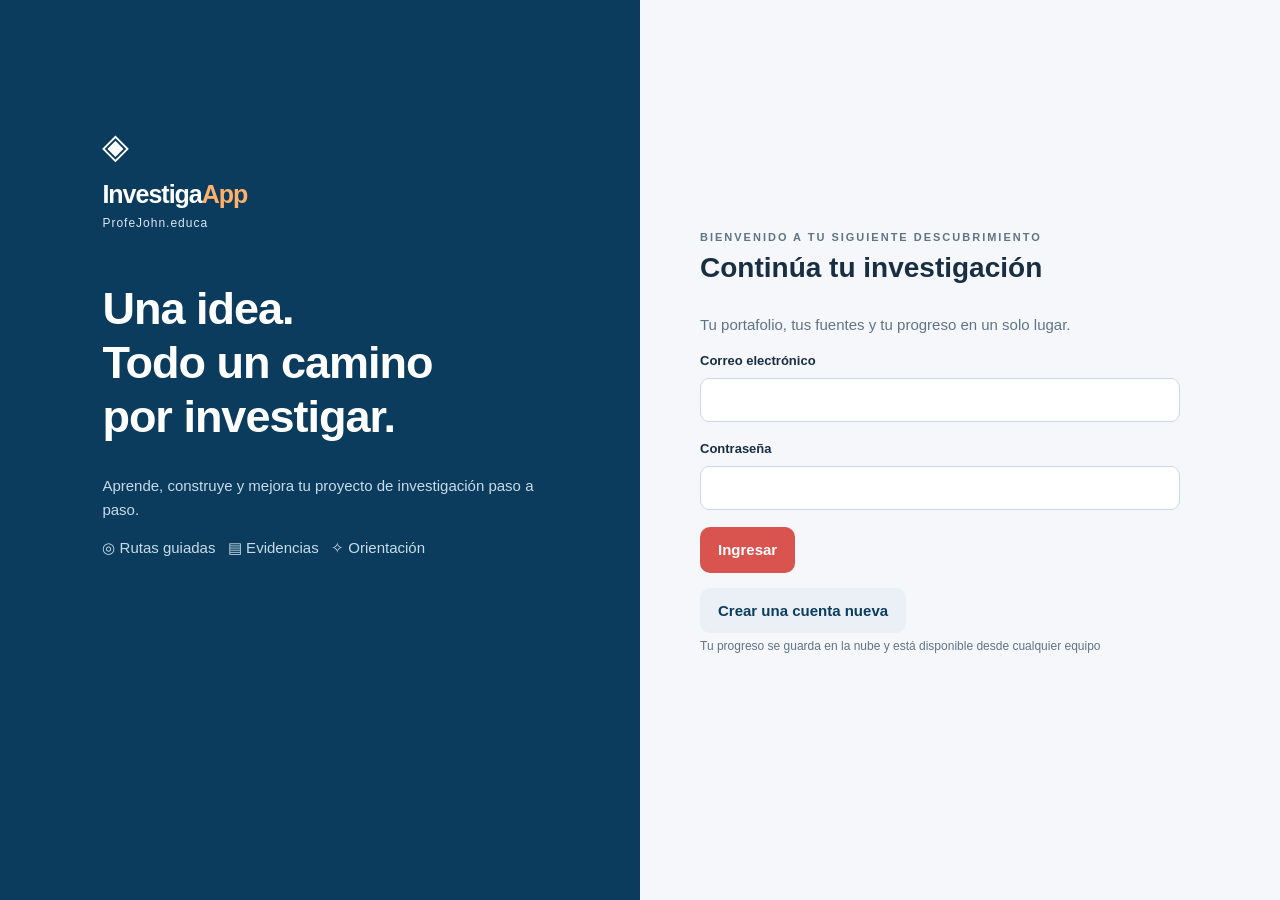
==== app/index.html @ 8ec65214 "Publicación en GitHub Pages (migración desde Netlify) Co-Authored-By: Claude Opus 5.5 <noreply@anthr" ====
<!doctype html>
<html lang="es"><head><meta charset="utf-8"><meta name="viewport" content="width=device-width,initial-scale=1"><meta name="theme-color" content="#0B3C5D"><meta name="description" content="InvestigaApp · ProfeJohn.educa: ruta guiada para construir tu proyecto de investigación, con evidencias versionadas, biblioteca, lectura crítica y portafolio."><title>InvestigaApp · ProfeJohn.educa</title><link rel="icon" href="../img/icono-192.png"><link rel="stylesheet" href="style.css"><script defer src="supabase.min.js"></script><script defer src="config.js"></script><script defer src="supabaseapi.js"></script><script defer src="app.js"></script></head><body><div id="app"></div><div id="toast" role="status" aria-live="polite"></div><noscript>InvestigaApp necesita JavaScript activado.</noscript></body></html>
---- app/style.css ----
:root{--blue:#0b3c5d;--accent:#d9534f;--ink:#182e42;--muted:#607486;--line:#dce5ed;--bg:#f5f7fa;--green:#2e7d32}*{box-sizing:border-box}body{margin:0;background:var(--bg);color:var(--ink);font:15px/1.55 'Segoe UI',Arial,sans-serif}button,input,select,textarea{font:inherit}button,a,input,textarea,select{outline-offset:4px}button{cursor:pointer;border:0;border-radius:10px;padding:11px 18px;background:var(--blue);color:white;font-weight:600}button:hover{filter:brightness(1.12)}button:disabled{opacity:.55;cursor:not-allowed}button.secondary{background:#eaf0f5;color:var(--blue)}button.accent{background:var(--accent)}a{color:var(--blue)}h1,h2,h3,p{margin-top:0}h1{font-size:32px;letter-spacing:-1px;line-height:1.2}h2{font-size:20px}h3{font-size:16px}.muted{color:var(--muted)}.eyebrow{text-transform:uppercase;font-size:11px;letter-spacing:2px;font-weight:700;color:var(--muted)}.shell{display:grid;grid-template-columns:250px minmax(0,1fr);min-height:100vh}aside{background:var(--blue);color:#fff;padding:32px 20px;position:sticky;top:0;height:100vh;display:flex;flex-direction:column}.brand{font-size:25px;font-weight:800;letter-spacing:-1px}.brand span{color:#ffb06a}.brand small{font-size:12px;font-weight:400;display:block;letter-spacing:1px;color:#d8e7f3}.brand-icon{font-size:35px;line-height:1;margin-bottom:12px}nav{display:grid;gap:6px;margin-top:36px}nav button{text-align:left;background:none;color:#d7e6f1;font-weight:500;display:flex;align-items:center;gap:13px;padding:12px}nav button.active{background:#ffffff18;color:#fff;border-left:3px solid #ffb06a}nav button span{width:22px;text-align:center;font-size:20px}.aside-bottom{margin-top:auto;border-top:1px solid #ffffff24;padding-top:20px;font-size:12px;color:#b7cfdf}main{min-width:0;padding:0 40px 44px}.topbar{height:88px;display:flex;align-items:center;justify-content:space-between;border-bottom:1px solid var(--line);margin-bottom:32px;gap:16px}.topbar select{max-width:300px}.user{display:flex;align-items:center;gap:10px}.avatar{background:#e0eaf2;color:var(--blue);width:38px;height:38px;border-radius:50%;display:grid;place-items:center;font-weight:bold}.heading{display:flex;justify-content:space-between;align-items:center;gap:18px;margin-bottom:26px}.heading p{margin:10px 0 0}.grid{display:grid;grid-template-columns:repeat(3,minmax(0,1fr));gap:20px}.cols{display:grid;grid-template-columns:1.4fr 1fr;gap:22px}.card{background:white;border:1px solid var(--line);border-radius:16px;padding:24px;margin-bottom:20px;box-shadow:0 5px 16px #12334d03}.grid .card{margin-bottom:0}.hero{background:linear-gradient(115deg,#0b3c5d,#175a80);color:#fff;position:relative;overflow:hidden;border:0;padding:32px}.hero:after{content:'◎';position:absolute;right:15px;top:-60px;font-size:270px;opacity:.08;pointer-events:none}.hero p{color:#cee0ee;max-width:560px}.hero .eyebrow{color:#ffbc8c}.hero h2{font-size:27px}.stat{font-size:33px;font-weight:700;line-height:1.4}.label{font-size:12px;font-weight:600;color:var(--muted)}.icon{display:grid;place-items:center;background:#e9f1f8;color:var(--blue);border-radius:13px;width:48px;height:48px;font-size:25px;margin-bottom:18px}.warm{background:#fff1e7;color:#a95000}.purple{background:#f0ecfa;color:#6d4aac}.green{background:#eaf5ed;color:var(--green)}.actions{display:flex;gap:10px;flex-wrap:wrap;margin-top:20px}.pill{display:inline-block;border-radius:20px;padding:4px 10px;font-size:11px;font-weight:700;background:#edf2f7;color:var(--blue)}.pill.done{background:#e6f3e7;color:#226228}.pill.warn{background:#fff1dd;color:#825000}progress{width:100%;height:9px;accent-color:#24835a;border:0;border-radius:8px}.row{display:flex;align-items:center;justify-content:space-between;gap:16px}.mission{padding:18px 0;border-bottom:1px solid var(--line)}.mission:last-child{border:0}.mission h3{margin:0}.mission p{margin:3px 0 0;font-size:13px}.number{flex:0 0 40px;width:40px;height:40px;border-radius:50%;background:#edf2f7;display:grid;place-items:center;font-weight:bold;color:var(--blue)}label{display:block;font-weight:600;font-size:13px;margin:0 0 17px}input,select,textarea{display:block;width:100%;margin-top:7px;border:1px solid #cdd9e3;border-radius:9px;padding:11px 12px;background:#fff;color:var(--ink)}textarea{min-height:112px;resize:vertical;font-weight:400}input[type=checkbox],input[type=radio]{display:inline;width:auto;margin-right:9px}small{font-size:12px}.guide{background:#edf4fa;border-left:3px solid #2c6d98;padding:16px 20px;border-radius:8px;margin-bottom:22px;font-size:14px}.guide p:last-child{margin-bottom:0}.notice{padding:13px 16px;background:#fff4e3;border-radius:10px;color:#77521e;font-size:13px;margin-bottom:18px}.error{color:#a52323}.tabs{display:flex;gap:8px;flex-wrap:wrap;margin-bottom:22px}.tabs button{font-size:13px}.tabs .active{background:var(--accent);color:white}.empty{text-align:center;padding:44px 24px}.empty .icon{margin:0 auto 20px}.source{padding:20px;border:1px solid var(--line);border-radius:12px;margin-bottom:15px}.source p{margin-bottom:8px;white-space:pre-wrap}.chat{display:flex;flex-direction:column;gap:14px;max-height:470px;overflow-y:auto;margin-bottom:20px}.bubble{padding:17px 20px;border-radius:13px;background:#edf3f8;max-width:90%;white-space:pre-wrap}.bubble.mine{align-self:flex-end;background:var(--blue);color:white}.auth{display:grid;grid-template-columns:1fr 1fr;min-height:100vh}.auth-intro{padding:10vw 8vw;background:var(--blue);color:white}.auth-intro h1{font-size:45px;margin-top:50px}.auth-intro p{color:#c7dbe8}.auth-form{padding:60px;align-self:center;max-width:600px;width:100%}.auth-form h2{font-size:28px}.check{font-weight:400}.check input{margin-top:0}#toast{position:fixed;bottom:24px;left:50%;transform:translateX(-50%);background:#183e54;color:#fff;padding:14px 22px;border-radius:12px;box-shadow:0 8px 25px #0002;z-index:10;max-width:90vw;display:none}#toast.show{display:block}pre{white-space:pre-wrap;overflow-wrap:anywhere;font:13px/1.5 Consolas,monospace}.preview{white-space:pre-wrap;font-family:Georgia,serif}.print-only{display:none}details{border-top:1px solid var(--line);padding:12px 0}summary{cursor:pointer;font-size:13px;font-weight:600}.offline{color:#a52323}.sr-only{position:absolute;width:1px;height:1px;overflow:hidden;clip:rect(0,0,0,0)}@media(max-width:1100px){.grid{grid-template-columns:repeat(2,minmax(0,1fr))}.cols{grid-template-columns:1fr}main{padding:0 24px 30px}.shell{grid-template-columns:215px 1fr}}@media(max-width:720px){.shell{display:block}aside{position:static;height:auto;padding:18px}.brand-icon,.aside-bottom{display:none}nav{display:flex;overflow:auto;margin-top:16px;gap:4px}nav button{white-space:nowrap;font-size:12px;padding:8px}nav button span{display:none}main{padding:0 18px 30px}.topbar{height:auto;min-height:78px;flex-wrap:wrap;padding:14px 0;margin-bottom:22px}.topbar select{max-width:100%}.user small{display:none}.heading{align-items:flex-start;flex-direction:column}h1{font-size:27px}.grid{grid-template-columns:1fr 1fr;gap:12px}.grid .card{padding:18px}.card{padding:20px}.auth{display:block}.auth-intro{padding:28px}.auth-intro h1{font-size:30px;margin-top:28px}.auth-form{padding:30px}.hero{padding:24px}.hero h2{font-size:24px}}@media print{aside,.topbar,.heading,.tabs,.actions,button,#toast,.no-print{display:none!important}.shell{display:block}main{padding:0}.card{border:0;box-shadow:none}.print-only{display:block}.preview{font-size:12pt}.grid,.cols{display:block}}

aside{overflow-y:auto}.section-title{margin:30px 0 18px}fieldset{border:1px solid var(--line);border-radius:10px;margin:0 0 20px;padding:16px}legend{font-weight:600;padding:0 6px}progress{display:block;margin:10px 0}progress::-webkit-progress-bar{background:#e5edf3;border-radius:8px}progress::-webkit-progress-value{background:#2e7d32;border-radius:8px}

.aside-link{display:inline-block;margin-top:10px;color:#ffcfa6;text-decoration:none;font-weight:600}.aside-link:hover{text-decoration:underline}
.file-btn{display:inline-flex;align-items:center;margin:0;cursor:pointer;border-radius:10px;padding:11px 18px;background:#eaf0f5;color:var(--blue);font-weight:600;font-size:15px}.file-btn input{position:absolute;width:1px;height:1px;opacity:0}.file-btn:focus-within{outline:2px solid var(--blue);outline-offset:4px}
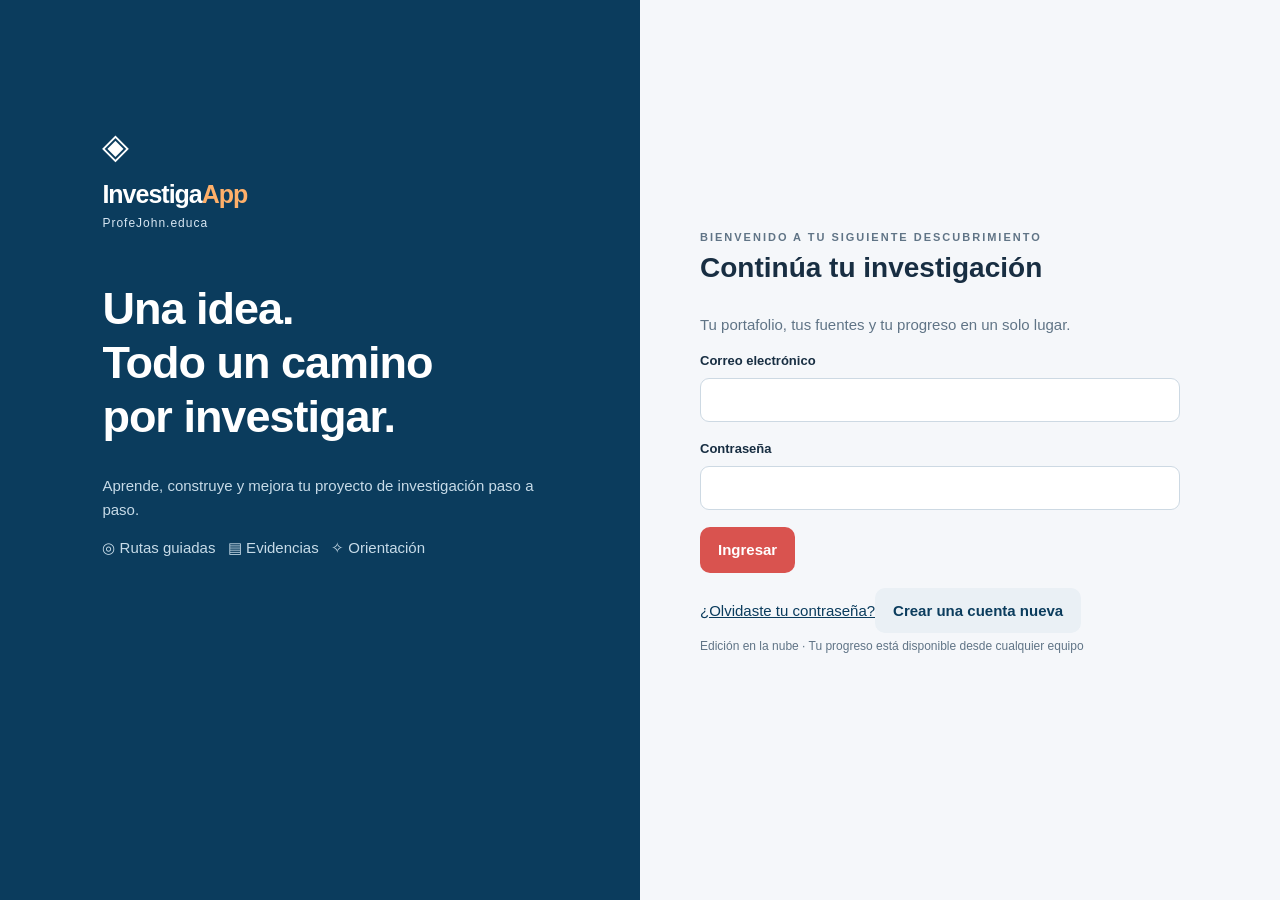
==== commit 0c7b3fb8: "Publica la versión 2 de la edición en la nube Rúbrica y Mentor v2, editar y eliminar fuentes, fichas" ====
--- a/app/index.html
+++ b/app/index.html
@@ -1,2 +1,2 @@
 <!doctype html>
-<html lang="es"><head><meta charset="utf-8"><meta name="viewport" content="width=device-width,initial-scale=1"><meta name="theme-color" content="#0B3C5D"><meta name="description" content="InvestigaApp · ProfeJohn.educa: ruta guiada para construir tu proyecto de investigación, con evidencias versionadas, biblioteca, lectura crítica y portafolio."><title>InvestigaApp · ProfeJohn.educa</title><link rel="icon" href="../img/icono-192.png"><link rel="stylesheet" href="style.css"><script defer src="supabase.min.js"></script><script defer src="config.js"></script><script defer src="supabaseapi.js"></script><script defer src="app.js"></script></head><body><div id="app"></div><div id="toast" role="status" aria-live="polite"></div><noscript>InvestigaApp necesita JavaScript activado.</noscript></body></html>
+<html lang="es"><head><meta charset="utf-8"><meta name="viewport" content="width=device-width,initial-scale=1"><meta name="theme-color" content="#0B3C5D"><meta name="description" content="InvestigaApp · ProfeJohn.educa: ruta guiada para construir tu proyecto de investigación, con evidencias versionadas, biblioteca, lectura crítica y portafolio."><title>InvestigaApp · ProfeJohn.educa</title><link rel="icon" href="../img/icono-192.png"><link rel="stylesheet" href="style.css"><script defer src="supabase.min.js"></script><script defer src="config.js"></script><script defer src="documentos.js"></script><script defer src="supabaseapi.js"></script><script defer src="app.js"></script></head><body><div id="app"></div><div id="toast" role="status" aria-live="polite"></div><noscript>InvestigaApp necesita JavaScript activado.</noscript></body></html>
--- a/app/style.css
+++ b/app/style.css
@@ -1,6 +1,32 @@
-:root{--blue:#0b3c5d;--accent:#d9534f;--ink:#182e42;--muted:#607486;--line:#dce5ed;--bg:#f5f7fa;--green:#2e7d32}*{box-sizing:border-box}body{margin:0;background:var(--bg);color:var(--ink);font:15px/1.55 'Segoe UI',Arial,sans-serif}button,input,select,textarea{font:inherit}button,a,input,textarea,select{outline-offset:4px}button{cursor:pointer;border:0;border-radius:10px;padding:11px 18px;background:var(--blue);color:white;font-weight:600}button:hover{filter:brightness(1.12)}button:disabled{opacity:.55;cursor:not-allowed}button.secondary{background:#eaf0f5;color:var(--blue)}button.accent{background:var(--accent)}a{color:var(--blue)}h1,h2,h3,p{margin-top:0}h1{font-size:32px;letter-spacing:-1px;line-height:1.2}h2{font-size:20px}h3{font-size:16px}.muted{color:var(--muted)}.eyebrow{text-transform:uppercase;font-size:11px;letter-spacing:2px;font-weight:700;color:var(--muted)}.shell{display:grid;grid-template-columns:250px minmax(0,1fr);min-height:100vh}aside{background:var(--blue);color:#fff;padding:32px 20px;position:sticky;top:0;height:100vh;display:flex;flex-direction:column}.brand{font-size:25px;font-weight:800;letter-spacing:-1px}.brand span{color:#ffb06a}.brand small{font-size:12px;font-weight:400;display:block;letter-spacing:1px;color:#d8e7f3}.brand-icon{font-size:35px;line-height:1;margin-bottom:12px}nav{display:grid;gap:6px;margin-top:36px}nav button{text-align:left;background:none;color:#d7e6f1;font-weight:500;display:flex;align-items:center;gap:13px;padding:12px}nav button.active{background:#ffffff18;color:#fff;border-left:3px solid #ffb06a}nav button span{width:22px;text-align:center;font-size:20px}.aside-bottom{margin-top:auto;border-top:1px solid #ffffff24;padding-top:20px;font-size:12px;color:#b7cfdf}main{min-width:0;padding:0 40px 44px}.topbar{height:88px;display:flex;align-items:center;justify-content:space-between;border-bottom:1px solid var(--line);margin-bottom:32px;gap:16px}.topbar select{max-width:300px}.user{display:flex;align-items:center;gap:10px}.avatar{background:#e0eaf2;color:var(--blue);width:38px;height:38px;border-radius:50%;display:grid;place-items:center;font-weight:bold}.heading{display:flex;justify-content:space-between;align-items:center;gap:18px;margin-bottom:26px}.heading p{margin:10px 0 0}.grid{display:grid;grid-template-columns:repeat(3,minmax(0,1fr));gap:20px}.cols{display:grid;grid-template-columns:1.4fr 1fr;gap:22px}.card{background:white;border:1px solid var(--line);border-radius:16px;padding:24px;margin-bottom:20px;box-shadow:0 5px 16px #12334d03}.grid .card{margin-bottom:0}.hero{background:linear-gradient(115deg,#0b3c5d,#175a80);color:#fff;position:relative;overflow:hidden;border:0;padding:32px}.hero:after{content:'◎';position:absolute;right:15px;top:-60px;font-size:270px;opacity:.08;pointer-events:none}.hero p{color:#cee0ee;max-width:560px}.hero .eyebrow{color:#ffbc8c}.hero h2{font-size:27px}.stat{font-size:33px;font-weight:700;line-height:1.4}.label{font-size:12px;font-weight:600;color:var(--muted)}.icon{display:grid;place-items:center;background:#e9f1f8;color:var(--blue);border-radius:13px;width:48px;height:48px;font-size:25px;margin-bottom:18px}.warm{background:#fff1e7;color:#a95000}.purple{background:#f0ecfa;color:#6d4aac}.green{background:#eaf5ed;color:var(--green)}.actions{display:flex;gap:10px;flex-wrap:wrap;margin-top:20px}.pill{display:inline-block;border-radius:20px;padding:4px 10px;font-size:11px;font-weight:700;background:#edf2f7;color:var(--blue)}.pill.done{background:#e6f3e7;color:#226228}.pill.warn{background:#fff1dd;color:#825000}progress{width:100%;height:9px;accent-color:#24835a;border:0;border-radius:8px}.row{display:flex;align-items:center;justify-content:space-between;gap:16px}.mission{padding:18px 0;border-bottom:1px solid var(--line)}.mission:last-child{border:0}.mission h3{margin:0}.mission p{margin:3px 0 0;font-size:13px}.number{flex:0 0 40px;width:40px;height:40px;border-radius:50%;background:#edf2f7;display:grid;place-items:center;font-weight:bold;color:var(--blue)}label{display:block;font-weight:600;font-size:13px;margin:0 0 17px}input,select,textarea{display:block;width:100%;margin-top:7px;border:1px solid #cdd9e3;border-radius:9px;padding:11px 12px;background:#fff;color:var(--ink)}textarea{min-height:112px;resize:vertical;font-weight:400}input[type=checkbox],input[type=radio]{display:inline;width:auto;margin-right:9px}small{font-size:12px}.guide{background:#edf4fa;border-left:3px solid #2c6d98;padding:16px 20px;border-radius:8px;margin-bottom:22px;font-size:14px}.guide p:last-child{margin-bottom:0}.notice{padding:13px 16px;background:#fff4e3;border-radius:10px;color:#77521e;font-size:13px;margin-bottom:18px}.error{color:#a52323}.tabs{display:flex;gap:8px;flex-wrap:wrap;margin-bottom:22px}.tabs button{font-size:13px}.tabs .active{background:var(--accent);color:white}.empty{text-align:center;padding:44px 24px}.empty .icon{margin:0 auto 20px}.source{padding:20px;border:1px solid var(--line);border-radius:12px;margin-bottom:15px}.source p{margin-bottom:8px;white-space:pre-wrap}.chat{display:flex;flex-direction:column;gap:14px;max-height:470px;overflow-y:auto;margin-bottom:20px}.bubble{padding:17px 20px;border-radius:13px;background:#edf3f8;max-width:90%;white-space:pre-wrap}.bubble.mine{align-self:flex-end;background:var(--blue);color:white}.auth{display:grid;grid-template-columns:1fr 1fr;min-height:100vh}.auth-intro{padding:10vw 8vw;background:var(--blue);color:white}.auth-intro h1{font-size:45px;margin-top:50px}.auth-intro p{color:#c7dbe8}.auth-form{padding:60px;align-self:center;max-width:600px;width:100%}.auth-form h2{font-size:28px}.check{font-weight:400}.check input{margin-top:0}#toast{position:fixed;bottom:24px;left:50%;transform:translateX(-50%);background:#183e54;color:#fff;padding:14px 22px;border-radius:12px;box-shadow:0 8px 25px #0002;z-index:10;max-width:90vw;display:none}#toast.show{display:block}pre{white-space:pre-wrap;overflow-wrap:anywhere;font:13px/1.5 Consolas,monospace}.preview{white-space:pre-wrap;font-family:Georgia,serif}.print-only{display:none}details{border-top:1px solid var(--line);padding:12px 0}summary{cursor:pointer;font-size:13px;font-weight:600}.offline{color:#a52323}.sr-only{position:absolute;width:1px;height:1px;overflow:hidden;clip:rect(0,0,0,0)}@media(max-width:1100px){.grid{grid-template-columns:repeat(2,minmax(0,1fr))}.cols{grid-template-columns:1fr}main{padding:0 24px 30px}.shell{grid-template-columns:215px 1fr}}@media(max-width:720px){.shell{display:block}aside{position:static;height:auto;padding:18px}.brand-icon,.aside-bottom{display:none}nav{display:flex;overflow:auto;margin-top:16px;gap:4px}nav button{white-space:nowrap;font-size:12px;padding:8px}nav button span{display:none}main{padding:0 18px 30px}.topbar{height:auto;min-height:78px;flex-wrap:wrap;padding:14px 0;margin-bottom:22px}.topbar select{max-width:100%}.user small{display:none}.heading{align-items:flex-start;flex-direction:column}h1{font-size:27px}.grid{grid-template-columns:1fr 1fr;gap:12px}.grid .card{padding:18px}.card{padding:20px}.auth{display:block}.auth-intro{padding:28px}.auth-intro h1{font-size:30px;margin-top:28px}.auth-form{padding:30px}.hero{padding:24px}.hero h2{font-size:24px}}@media print{aside,.topbar,.heading,.tabs,.actions,button,#toast,.no-print{display:none!important}.shell{display:block}main{padding:0}.card{border:0;box-shadow:none}.print-only{display:block}.preview{font-size:12pt}.grid,.cols{display:block}}
-
-aside{overflow-y:auto}.section-title{margin:30px 0 18px}fieldset{border:1px solid var(--line);border-radius:10px;margin:0 0 20px;padding:16px}legend{font-weight:600;padding:0 6px}progress{display:block;margin:10px 0}progress::-webkit-progress-bar{background:#e5edf3;border-radius:8px}progress::-webkit-progress-value{background:#2e7d32;border-radius:8px}
+:root{--blue:#0b3c5d;--accent:#d9534f;--ink:#182e42;--muted:#607486;--line:#dce5ed;--bg:#f5f7fa;--green:#2e7d32}*{box-sizing:border-box}body{margin:0;background:var(--bg);color:var(--ink);font:15px/1.55 'Segoe UI',Arial,sans-serif}button,input,select,textarea{font:inherit}button,a,input,textarea,select{outline-offset:4px}button{cursor:pointer;border:0;border-radius:10px;padding:11px 18px;background:var(--blue);color:white;font-weight:600}button:hover{filter:brightness(1.12)}button:disabled{opacity:.55;cursor:not-allowed}button.secondary{background:#eaf0f5;color:var(--blue)}button.accent{background:var(--accent)}a{color:var(--blue)}h1,h2,h3,p{margin-top:0}h1{font-size:32px;letter-spacing:-1px;line-height:1.2}h2{font-size:20px}h3{font-size:16px}.muted{color:var(--muted)}.eyebrow{text-transform:uppercase;font-size:11px;letter-spacing:2px;font-weight:700;color:var(--muted)}.shell{display:grid;grid-template-columns:250px minmax(0,1fr);min-height:100vh}aside{background:var(--blue);color:#fff;padding:32px 20px;position:sticky;top:0;height:100vh;display:flex;flex-direction:column}.brand{font-size:25px;font-weight:800;letter-spacing:-1px}.brand span{color:#ffb06a}.brand small{font-size:12px;font-weight:400;display:block;letter-spacing:1px;color:#d8e7f3}.brand-icon{font-size:35px;line-height:1;margin-bottom:12px}nav{display:grid;gap:6px;margin-top:36px}nav button{text-align:left;background:none;color:#d7e6f1;font-weight:500;display:flex;align-items:center;gap:13px;padding:12px}nav button.active{background:#ffffff18;color:#fff;border-left:3px solid #ffb06a}nav button span{width:22px;text-align:center;font-size:20px}.aside-bottom{margin-top:auto;border-top:1px solid #ffffff24;padding-top:20px;font-size:12px;color:#b7cfdf}main{min-width:0;padding:0 40px 44px}.topbar{height:88px;display:flex;align-items:center;justify-content:space-between;border-bottom:1px solid var(--line);margin-bottom:32px;gap:16px}.topbar select{max-width:300px}.user{display:flex;align-items:center;gap:10px}.avatar{background:#e0eaf2;color:var(--blue);width:38px;height:38px;border-radius:50%;display:grid;place-items:center;font-weight:bold}.heading{display:flex;justify-content:space-between;align-items:center;gap:18px;margin-bottom:26px}.heading p{margin:10px 0 0}.grid{display:grid;grid-template-columns:repeat(3,minmax(0,1fr));gap:20px}.cols{display:grid;grid-template-columns:1.4fr 1fr;gap:22px}.card{background:white;border:1px solid var(--line);border-radius:16px;padding:24px;margin-bottom:20px;box-shadow:0 5px 16px #12334d03}.grid .card{margin-bottom:0}.hero{background:linear-gradient(115deg,#0b3c5d,#175a80);color:#fff;position:relative;overflow:hidden;border:0;padding:32px}.hero:after{content:'◎';position:absolute;right:15px;top:-60px;font-size:270px;opacity:.08;pointer-events:none}.hero p{color:#cee0ee;max-width:560px}.hero .eyebrow{color:#ffbc8c}.hero h2{font-size:27px}.stat{font-size:33px;font-weight:700;line-height:1.4}.label{font-size:12px;font-weight:600;color:var(--muted)}.icon{display:grid;place-items:center;background:#e9f1f8;color:var(--blue);border-radius:13px;width:48px;height:48px;font-size:25px;margin-bottom:18px}.warm{background:#fff1e7;color:#a95000}.purple{background:#f0ecfa;color:#6d4aac}.green{background:#eaf5ed;color:var(--green)}.actions{display:flex;gap:10px;flex-wrap:wrap;margin-top:20px}.pill{display:inline-block;border-radius:20px;padding:4px 10px;font-size:11px;font-weight:700;background:#edf2f7;color:var(--blue)}.pill.done{background:#e6f3e7;color:#226228}.pill.warn{background:#fff1dd;color:#825000}progress{width:100%;height:9px;accent-color:#24835a;border:0;border-radius:8px}.row{display:flex;align-items:center;justify-content:space-between;gap:16px}.mission{padding:18px 0;border-bottom:1px solid var(--line)}.mission:last-child{border:0}.mission h3{margin:0}.mission p{margin:3px 0 0;font-size:13px}.number{flex:0 0 40px;width:40px;height:40px;border-radius:50%;background:#edf2f7;display:grid;place-items:center;font-weight:bold;color:var(--blue)}label{display:block;font-weight:600;font-size:13px;margin:0 0 17px}input,select,textarea{display:block;width:100%;margin-top:7px;border:1px solid #cdd9e3;border-radius:9px;padding:11px 12px;background:#fff;color:var(--ink)}textarea{min-height:112px;resize:vertical;font-weight:400}input[type=checkbox],input[type=radio]{display:inline;width:auto;margin-right:9px}small{font-size:12px}.guide{background:#edf4fa;border-left:3px solid #2c6d98;padding:16px 20px;border-radius:8px;margin-bottom:22px;font-size:14px}.guide p:last-child{margin-bottom:0}.notice{padding:13px 16px;background:#fff4e3;border-radius:10px;color:#77521e;font-size:13px;margin-bottom:18px}.error{color:#a52323}.tabs{display:flex;gap:8px;flex-wrap:wrap;margin-bottom:22px}.tabs button{font-size:13px}.tabs .active{background:var(--accent);color:white}.empty{text-align:center;padding:44px 24px}.empty .icon{margin:0 auto 20px}.source{padding:20px;border:1px solid var(--line);border-radius:12px;margin-bottom:15px}.source p{margin-bottom:8px;white-space:pre-wrap}.chat{display:flex;flex-direction:column;gap:14px;max-height:470px;overflow-y:auto;margin-bottom:20px}.bubble{padding:17px 20px;border-radius:13px;background:#edf3f8;max-width:90%;white-space:pre-wrap}.bubble.mine{align-self:flex-end;background:var(--blue);color:white}.auth{display:grid;grid-template-columns:1fr 1fr;min-height:100vh}.auth-intro{padding:10vw 8vw;background:var(--blue);color:white}.auth-intro h1{font-size:45px;margin-top:50px}.auth-intro p{color:#c7dbe8}.auth-form{padding:60px;align-self:center;max-width:600px;width:100%}.auth-form h2{font-size:28px}.check{font-weight:400}.check input{margin-top:0}#toast{position:fixed;bottom:24px;left:50%;transform:translateX(-50%);background:#183e54;color:#fff;padding:14px 22px;border-radius:12px;box-shadow:0 8px 25px #0002;z-index:10;max-width:90vw;display:none}#toast.show{display:block}pre{white-space:pre-wrap;overflow-wrap:anywhere;font:13px/1.5 Consolas,monospace}.preview{white-space:pre-wrap;font-family:Georgia,serif}.print-only{display:none}details{border-top:1px solid var(--line);padding:12px 0}summary{cursor:pointer;font-size:13px;font-weight:600}.offline{color:#a52323}.sr-only{position:absolute;width:1px;height:1px;overflow:hidden;clip:rect(0,0,0,0)}@media(max-width:1100px){.grid{grid-template-columns:repeat(2,minmax(0,1fr))}.cols{grid-template-columns:1fr}main{padding:0 24px 30px}.shell{grid-template-columns:215px 1fr}}@media(max-width:720px){.shell{display:block}aside{position:static;height:auto;padding:18px}.brand-icon,.aside-bottom{display:none}nav{display:flex;overflow:auto;margin-top:16px;gap:4px}nav button{white-space:nowrap;font-size:12px;padding:8px}nav button span{display:none}main{padding:0 18px 30px}.topbar{height:auto;min-height:78px;flex-wrap:wrap;padding:14px 0;margin-bottom:22px}.topbar select{max-width:100%}.user small{display:none}.heading{align-items:flex-start;flex-direction:column}h1{font-size:27px}.grid{grid-template-columns:1fr 1fr;gap:12px}.grid .card{padding:18px}.card{padding:20px}.auth{display:block}.auth-intro{padding:28px}.auth-intro h1{font-size:30px;margin-top:28px}.auth-form{padding:30px}.hero{padding:24px}.hero h2{font-size:24px}}@media print{aside,.topbar,.heading,.tabs,.actions,button,#toast,.no-print{display:none!important}.shell{display:block}main{padding:0}.card{border:0;box-shadow:none}.print-only{display:block}.preview{font-size:12pt}.grid,.cols{display:block}}
+
+aside{overflow-y:auto}.section-title{margin:30px 0 18px}fieldset{border:1px solid var(--line);border-radius:10px;margin:0 0 20px;padding:16px}legend{font-weight:600;padding:0 6px}progress{display:block;margin:10px 0}progress::-webkit-progress-bar{background:#e5edf3;border-radius:8px}progress::-webkit-progress-value{background:#2e7d32;border-radius:8px}
 
 .aside-link{display:inline-block;margin-top:10px;color:#ffcfa6;text-decoration:none;font-weight:600}.aside-link:hover{text-decoration:underline}
 .file-btn{display:inline-flex;align-items:center;margin:0;cursor:pointer;border-radius:10px;padding:11px 18px;background:#eaf0f5;color:var(--blue);font-weight:600;font-size:15px}.file-btn input{position:absolute;width:1px;height:1px;opacity:0}.file-btn:focus-within{outline:2px solid var(--blue);outline-offset:4px}
+button.danger{background:#fff;color:#b52b27;border:1px solid #e3a9a7}
+button.danger:hover{background:#fdf0ef;filter:none}
+.rubric{list-style:none;padding:0;margin:14px 0}.rubric li{display:flex;gap:10px;padding:8px 0;border-bottom:1px solid var(--line)}.rubric li>span{font-weight:700;width:18px;flex:none}.rubric li.met>span{color:var(--green)}.rubric li.unmet>span{color:var(--accent)}.rubric li.unmet small{color:#8a3a37}
+.chips{display:flex;flex-wrap:wrap;gap:8px;margin:4px 0 14px}
+button.chip{background:#fff;color:var(--blue);border:1px solid var(--line);border-radius:999px;padding:7px 13px;font-size:13px;font-weight:500}
+button.chip:hover{background:#eaf0f5;filter:none}
+.modal{position:fixed;inset:0;background:#0b3c5dcc;display:flex;align-items:center;justify-content:center;padding:20px;z-index:50}
+.modal .card{max-width:520px;width:100%;margin:0}
+.recovery-code{font-family:ui-monospace,Consolas,monospace;font-size:26px;font-weight:700;letter-spacing:2px;text-align:center;background:#f5f7fa;border:2px dashed var(--line);border-radius:12px;padding:16px;color:var(--blue);user-select:all}
+button.link{background:none;color:var(--blue);padding:6px 0;text-decoration:underline;font-weight:500}
+.notice.row{display:flex;align-items:center;justify-content:space-between;gap:14px;flex-wrap:wrap}
+.grid.four{grid-template-columns:repeat(4,minmax(0,1fr))}
+@media(max-width:1100px){.grid.four{grid-template-columns:repeat(2,minmax(0,1fr))}}
+.filters{align-items:flex-end;margin-bottom:8px}.filters label{flex:1;min-width:220px}
+.table-wrap{overflow-x:auto}
+table.teacher{width:100%;border-collapse:collapse;font-size:14px}
+table.teacher th{text-align:left;font-size:11px;letter-spacing:.06em;text-transform:uppercase;color:var(--muted);padding:10px 8px;border-bottom:2px solid var(--line)}
+table.teacher td{padding:12px 8px;border-bottom:1px solid var(--line);vertical-align:top}
+table.teacher progress{display:block;width:90px;margin:4px 0}
+.dots{display:flex;gap:4px}
+.dot{display:inline-flex;align-items:center;justify-content:center;width:24px;height:24px;border-radius:50%;font-size:11px;font-weight:700;border:2px solid transparent}
+.dot.done{background:#e6f3e7;color:#226228}.dot.fb{background:#e3eef8;color:var(--blue)}.dot.prog{background:#fff1dd;color:#825000}.dot.none{background:#f0f2f5;color:#9aa8b5}
+.dot.pending{border-color:#e8912d}
+.legend .dot{width:20px;height:20px;margin:0 2px 0 10px;vertical-align:middle}
+small.idle{color:#b52b27;font-weight:600}
+table.teacher button{white-space:nowrap}
